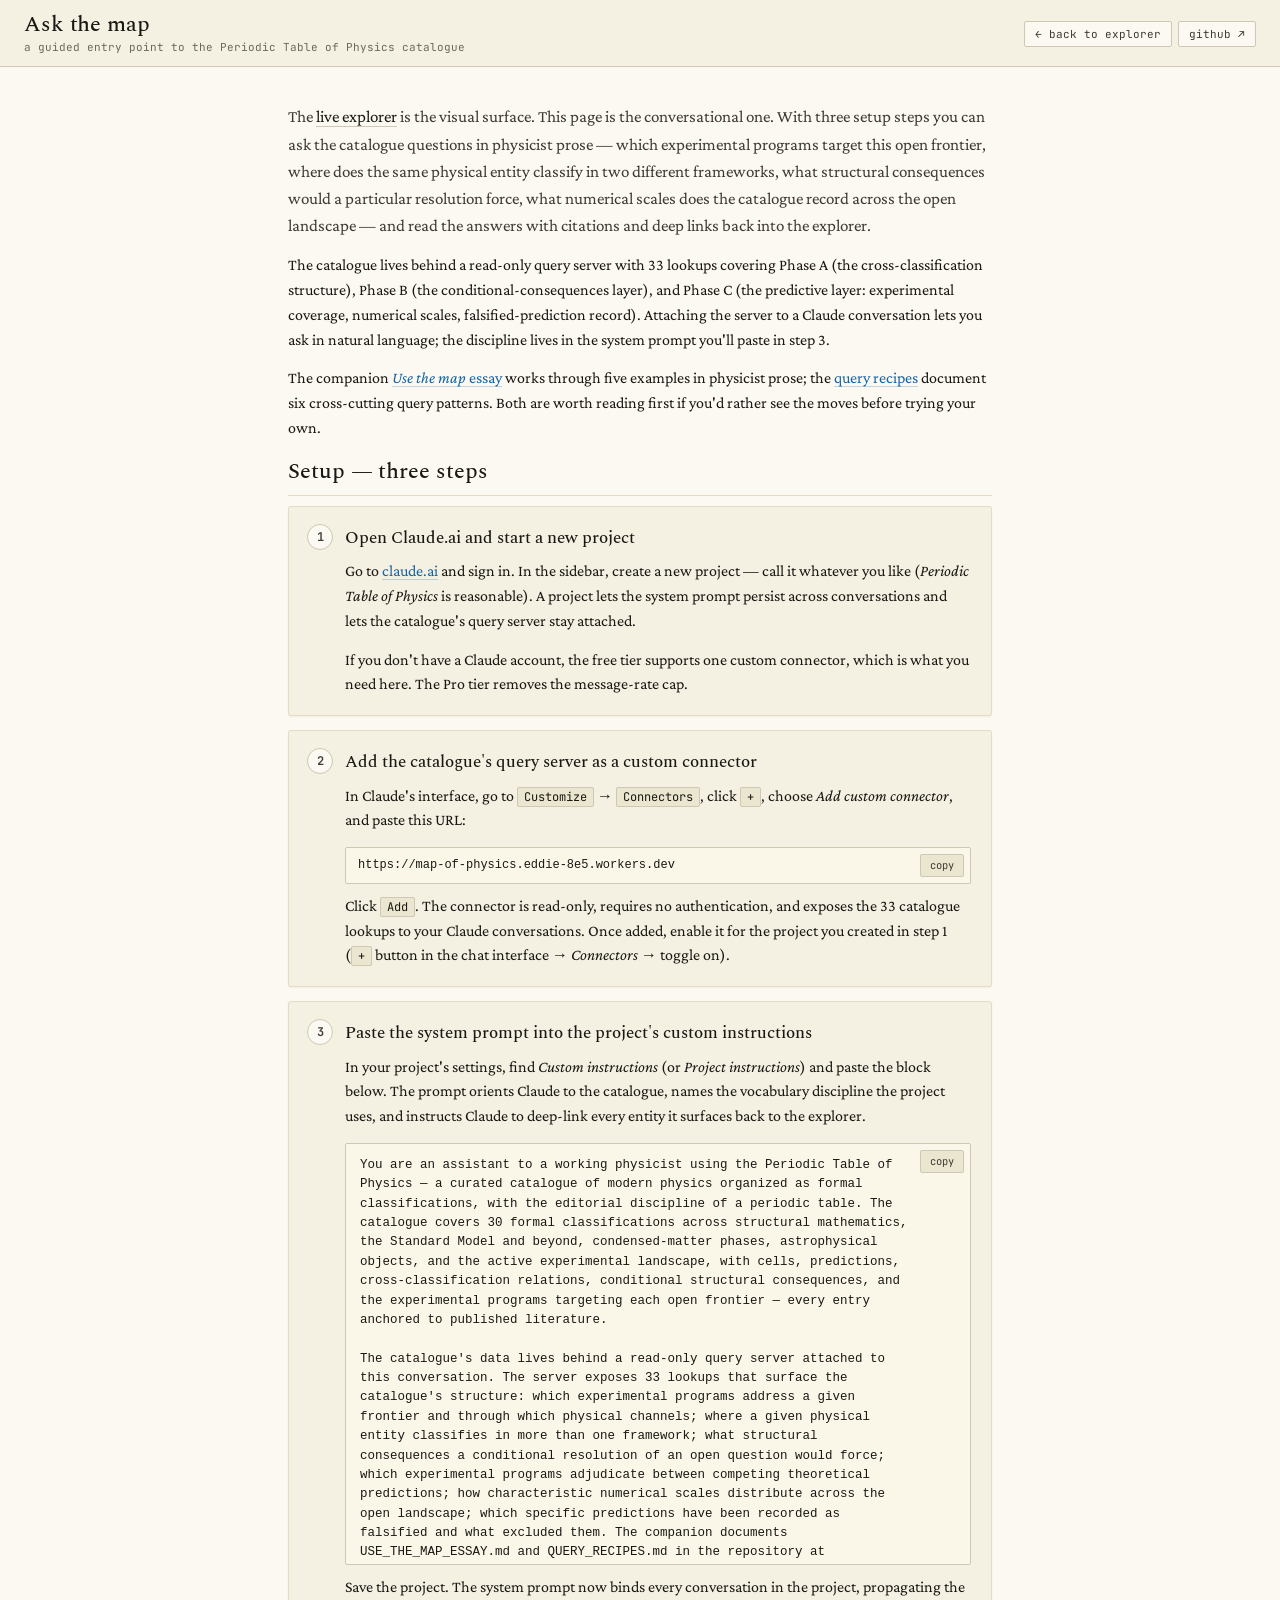
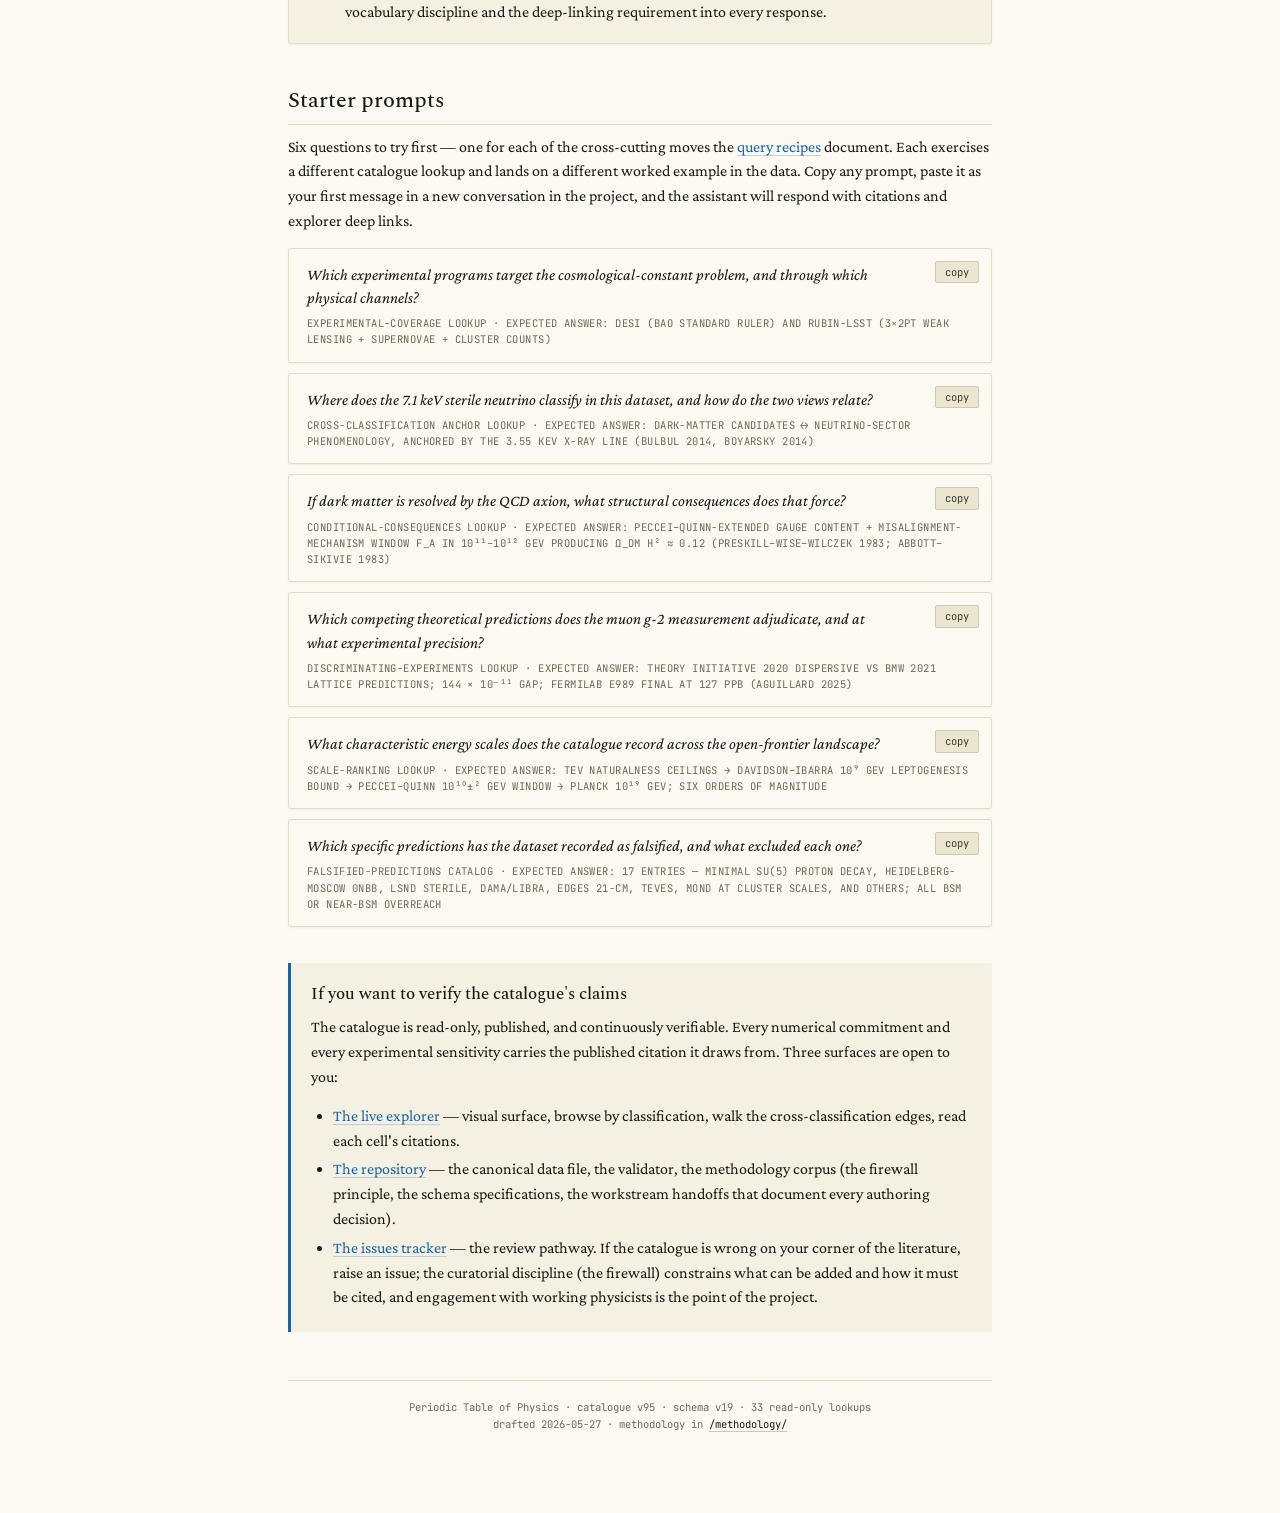
==== explorer/ask-the-map.html @ 164c721c "Add files via upload" ====
<!DOCTYPE html>
<html lang="en">
<head>
<meta charset="UTF-8">
<meta name="viewport" content="width=device-width, initial-scale=1.0">
<title>Ask the map — Periodic Table of Physics</title>
<link rel="preconnect" href="https://fonts.googleapis.com">
<link rel="preconnect" href="https://fonts.gstatic.com" crossorigin>
<link href="https://fonts.googleapis.com/css2?family=Crimson+Pro:ital,wght@0,300;0,400;0,500;0,600;0,700;1,400&family=JetBrains+Mono:wght@400;500;600;700&family=Spectral:ital,wght@0,300;0,400;0,500;0,600;0,700;1,400&display=swap" rel="stylesheet">
<style>
:root {
  --ink: #1a1814; --ink-soft: #3d3a32; --ink-mute: #6e6957; --ink-faint: #a09a85;
  --paper: #fbf9f1; --paper-2: #f4f0e2; --paper-3: #ebe6cf; --paper-4: #e0d9bd;
  --rule: #cfc8b4; --rule-soft: #e3ddc5;
  --accent: #8b1a1a;
  --struct: #1564A8; --hybrid: #B8860B; --phen: #2E7D5B;
  --shadow-soft: 0 1px 0 rgba(26,24,20,0.04), 0 4px 14px rgba(26,24,20,0.06);
  --shadow-tile: 0 1px 2px rgba(26,24,20,0.05);
}
*, *::before, *::after { box-sizing: border-box; }
html, body { margin: 0; padding: 0; }
body {
  font-family: 'Crimson Pro', Georgia, serif;
  color: var(--ink); background: var(--paper);
  font-size: 16px; line-height: 1.55;
  -webkit-font-smoothing: antialiased;
}
.mono { font-family: 'JetBrains Mono', monospace; }

/* ============== Masthead ============== */
header.masthead {
  background: var(--paper-2);
  border-bottom: 1px solid var(--rule);
  padding: 12px 24px 10px;
  display: flex; align-items: center; justify-content: space-between;
  gap: 16px; flex-wrap: wrap;
}
.title-block { display: flex; flex-direction: column; gap: 0; min-width: 0; }
.title-block h1 {
  margin: 0; font-family: 'Spectral', serif;
  font-weight: 500; font-size: 22px; letter-spacing: -0.005em;
  color: var(--ink); line-height: 1.15;
}
.title-block .subtitle {
  font-family: 'JetBrains Mono', monospace;
  font-size: 11px; color: var(--ink-mute); margin-top: 2px;
}
.header-actions { display: flex; gap: 6px; align-items: center; flex-wrap: wrap; }
.btn-ghost {
  font-family: 'JetBrains Mono', monospace;
  font-size: 11px; padding: 5px 10px;
  background: var(--paper); border: 1px solid var(--rule);
  color: var(--ink-soft); cursor: pointer; border-radius: 2px;
  text-decoration: none; line-height: 1.3;
  display: inline-block;
}
.btn-ghost:hover { background: var(--paper-3); border-color: var(--ink-mute); color: var(--ink); }

/* ============== Main ============== */
main {
  max-width: 760px;
  margin: 0 auto;
  padding: 36px 28px 80px;
}
h2 {
  font-family: 'Spectral', serif;
  font-weight: 500; font-size: 22px; letter-spacing: -0.003em;
  color: var(--ink); margin: 40px 0 10px;
  padding-bottom: 6px; border-bottom: 1px solid var(--rule-soft);
}
h2:first-of-type { margin-top: 0; }
h3 {
  font-family: 'Spectral', serif;
  font-weight: 500; font-size: 17px;
  color: var(--ink); margin: 22px 0 8px;
}
p { margin: 0 0 14px; }
p.lede {
  font-size: 17px; line-height: 1.6;
  color: var(--ink-soft);
}
a { color: var(--struct); text-decoration: none; border-bottom: 1px solid rgba(21,100,168,0.25); }
a:hover { border-bottom-color: var(--struct); }
a.plain { color: var(--ink); border-bottom-color: var(--rule); }
a.plain:hover { border-bottom-color: var(--ink); }

/* ============== Setup steps ============== */
.steps {
  list-style: none; padding: 0; margin: 0;
  counter-reset: step;
}
.step {
  counter-increment: step;
  padding: 18px 20px 18px 56px;
  background: var(--paper-2);
  border: 1px solid var(--rule-soft);
  border-radius: 3px;
  margin-bottom: 14px;
  position: relative;
  box-shadow: var(--shadow-tile);
}
.step::before {
  content: counter(step);
  position: absolute; left: 18px; top: 17px;
  width: 26px; height: 26px;
  border-radius: 50%;
  background: var(--paper);
  border: 1px solid var(--rule);
  font-family: 'JetBrains Mono', monospace;
  font-size: 12px; font-weight: 600;
  color: var(--ink-soft);
  display: flex; align-items: center; justify-content: center;
}
.step h3 { margin-top: 0; }
.step p:last-child { margin-bottom: 0; }

/* ============== Code blocks (URLs, system prompt) ============== */
.code-block {
  position: relative;
  background: #faf7e9;
  border: 1px solid var(--rule);
  border-radius: 2px;
  margin: 10px 0;
  font-family: 'JetBrains Mono', monospace;
  font-size: 12.5px;
  line-height: 1.55;
  color: var(--ink);
  overflow: hidden;
}
.code-block pre {
  margin: 0;
  padding: 12px 60px 12px 14px;
  white-space: pre-wrap;
  word-break: break-word;
  max-height: 420px;
  overflow-y: auto;
}
.code-block.inline pre {
  padding: 8px 60px 8px 12px;
  white-space: nowrap;
  overflow-x: auto;
  font-size: 12px;
}
.btn-copy {
  position: absolute; top: 6px; right: 6px;
  font-family: 'JetBrains Mono', monospace;
  font-size: 10.5px; padding: 4px 9px;
  background: var(--paper-3); border: 1px solid var(--rule);
  color: var(--ink-soft); cursor: pointer; border-radius: 2px;
  line-height: 1.2;
  transition: background 0.12s, color 0.12s;
}
.btn-copy:hover { background: var(--paper-4); color: var(--ink); }
.btn-copy.copied { background: var(--phen); color: var(--paper); border-color: var(--phen); }

/* ============== Starter prompts ============== */
.starters { list-style: none; padding: 0; margin: 0; }
.starter {
  background: var(--paper);
  border: 1px solid var(--rule-soft);
  border-radius: 3px;
  padding: 14px 18px;
  margin-bottom: 10px;
  position: relative;
  box-shadow: var(--shadow-tile);
}
.starter .q {
  font-family: 'Crimson Pro', Georgia, serif;
  font-style: italic;
  font-size: 16px;
  color: var(--ink);
  padding-right: 80px;
  line-height: 1.45;
}
.starter .what {
  font-family: 'JetBrains Mono', monospace;
  font-size: 10.5px;
  color: var(--ink-mute);
  margin-top: 6px;
  text-transform: uppercase;
  letter-spacing: 0.04em;
}
.starter .btn-copy {
  top: 12px;
  right: 12px;
}

/* ============== Footer / verify-the-claims ============== */
.verify {
  margin-top: 36px;
  padding: 18px 20px;
  background: var(--paper-2);
  border-left: 3px solid var(--struct);
  border-radius: 0 3px 3px 0;
}
.verify h3 { margin-top: 0; }
.verify p:last-child { margin-bottom: 0; }
.verify ul { margin: 8px 0 0; padding-left: 22px; }
.verify li { margin-bottom: 4px; }

footer.colophon {
  margin-top: 48px;
  padding-top: 18px;
  border-top: 1px solid var(--rule-soft);
  font-family: 'JetBrains Mono', monospace;
  font-size: 10.5px;
  color: var(--ink-mute);
  text-align: center;
  line-height: 1.6;
}

/* ============== Inline emphasis ============== */
.kbd {
  font-family: 'JetBrains Mono', monospace;
  font-size: 12px;
  padding: 1px 6px;
  background: var(--paper-3);
  border: 1px solid var(--rule);
  border-radius: 2px;
  color: var(--ink);
}

@media (max-width: 560px) {
  main { padding: 24px 18px 60px; }
  .step { padding: 14px 16px 14px 48px; }
  .step::before { left: 14px; top: 14px; }
  .starter .q { padding-right: 0; }
  .starter .btn-copy { position: static; margin-top: 8px; }
}
</style>
</head>
<body>

<header class="masthead">
  <div class="title-block">
    <h1>Ask the map</h1>
    <div class="subtitle">a guided entry point to the Periodic Table of Physics catalogue</div>
  </div>
  <div class="header-actions">
    <a class="btn-ghost" href="./Map_v34_explorer.html">← back to explorer</a>
    <a class="btn-ghost" href="https://github.com/causaldynamicsemergent-gif/periodic-table-of-physics" target="_blank" rel="noopener">github ↗</a>
  </div>
</header>

<main>

<p class="lede">The <a class="plain" href="./Map_v34_explorer.html">live explorer</a> is the visual surface. This page is the conversational one. With three setup steps you can ask the catalogue questions in physicist prose — which experimental programs target this open frontier, where does the same physical entity classify in two different frameworks, what structural consequences would a particular resolution force, what numerical scales does the catalogue record across the open landscape — and read the answers with citations and deep links back into the explorer.</p>

<p>The catalogue lives behind a read-only query server with 33 lookups covering Phase A (the cross-classification structure), Phase B (the conditional-consequences layer), and Phase C (the predictive layer: experimental coverage, numerical scales, falsified-prediction record). Attaching the server to a Claude conversation lets you ask in natural language; the discipline lives in the system prompt you'll paste in step 3.</p>

<p>The companion <a href="https://github.com/causaldynamicsemergent-gif/periodic-table-of-physics/blob/main/methodology/USE_THE_MAP_ESSAY.md" target="_blank" rel="noopener"><i>Use the map</i> essay</a> works through five examples in physicist prose; the <a href="https://github.com/causaldynamicsemergent-gif/periodic-table-of-physics/blob/main/methodology/QUERY_RECIPES.md" target="_blank" rel="noopener">query recipes</a> document six cross-cutting query patterns. Both are worth reading first if you'd rather see the moves before trying your own.</p>

<h2>Setup — three steps</h2>

<ol class="steps">

  <li class="step">
    <h3>Open Claude.ai and start a new project</h3>
    <p>Go to <a href="https://claude.ai" target="_blank" rel="noopener">claude.ai</a> and sign in. In the sidebar, create a new project — call it whatever you like (<i>Periodic Table of Physics</i> is reasonable). A project lets the system prompt persist across conversations and lets the catalogue's query server stay attached.</p>
    <p>If you don't have a Claude account, the free tier supports one custom connector, which is what you need here. The Pro tier removes the message-rate cap.</p>
  </li>

  <li class="step">
    <h3>Add the catalogue's query server as a custom connector</h3>
    <p>In Claude's interface, go to <span class="kbd">Customize</span> → <span class="kbd">Connectors</span>, click <span class="kbd">+</span>, choose <i>Add custom connector</i>, and paste this URL:</p>
    <div class="code-block inline" data-copy-target="mcp-url">
      <pre id="mcp-url">https://map-of-physics.eddie-8e5.workers.dev</pre>
      <button class="btn-copy" data-copy-from="mcp-url">copy</button>
    </div>
    <p>Click <span class="kbd">Add</span>. The connector is read-only, requires no authentication, and exposes the 33 catalogue lookups to your Claude conversations. Once added, enable it for the project you created in step 1 (<span class="kbd">+</span> button in the chat interface → <i>Connectors</i> → toggle on).</p>
  </li>

  <li class="step">
    <h3>Paste the system prompt into the project's custom instructions</h3>
    <p>In your project's settings, find <i>Custom instructions</i> (or <i>Project instructions</i>) and paste the block below. The prompt orients Claude to the catalogue, names the vocabulary discipline the project uses, and instructs Claude to deep-link every entity it surfaces back to the explorer.</p>
    <div class="code-block" data-copy-target="system-prompt">
      <pre id="system-prompt">You are an assistant to a working physicist using the Periodic Table of Physics — a curated catalogue of modern physics organized as formal classifications, with the editorial discipline of a periodic table. The catalogue covers 30 formal classifications across structural mathematics, the Standard Model and beyond, condensed-matter phases, astrophysical objects, and the active experimental landscape, with cells, predictions, cross-classification relations, conditional structural consequences, and the experimental programs targeting each open frontier — every entry anchored to published literature.

The catalogue's data lives behind a read-only query server attached to this conversation. The server exposes 33 lookups that surface the catalogue's structure: which experimental programs address a given frontier and through which physical channels; where a given physical entity classifies in more than one framework; what structural consequences a conditional resolution of an open question would force; which experimental programs adjudicate between competing theoretical predictions; how characteristic numerical scales distribute across the open landscape; which specific predictions have been recorded as falsified and what excluded them. The companion documents USE_THE_MAP_ESSAY.md and QUERY_RECIPES.md in the repository at https://github.com/causaldynamicsemergent-gif/periodic-table-of-physics work through these moves with citations.

When the physicist asks a question:

1. Identify which catalogue lookups answer it. The natural mapping: "which programs target X" → the experimental-coverage lookup; "where else does X classify" → the cross-classification edge lookup; "if X is resolved, what's forced" → the conditional-consequences lookup; "what's the range of values for X" → the scale-ranking lookup; "what falsified entries are recorded" → the prediction search filtered to falsified status. Use multiple lookups in one response when the question naturally chains across them.

2. Quote the catalogue's citation strings verbatim. The dataset carries long descriptive citations including the source-value phrase the literature uses; reproduce them as the catalogue records them rather than paraphrasing. Quantitative values come with uncertainty and a direction (lower bound, upper bound, two-sided central value, or a structurally-exact value) — preserve that distinction in your answer.

3. Translate the catalogue's internal field names into physicist-natural prose before presenting. The dataset records "resolves" relations between experimental programs and their targets; surface these as "experimental coverage" or "X targets Y through channel Z". The dataset records "if_real_implies" conditional structure on open frontiers; surface these as "if real, this would force…" or "the structural consequences would be…". Internal categorical values like "exclusion_only: true" or "bound_direction: lower" become "sets an upper / lower bound" or "bounds-setting (rather than measurement-discriminating)" in your prose. Never reproduce internal field names verbatim unless you are explicitly walking the physicist through how to invoke a query themselves.

4. Avoid software-event verbs. The catalogue lookups do not "fire," "hit," or "return null." When a lookup returns no results, the empty return is often informative — the curators have encoded a structural fact by leaving the relevant collection empty. The neutrino mass-ordering example is canonical: no competing point predictions exist because nature has fixed the parameter, so the discriminating-experiments lookup returns nothing, and that emptiness is the answer. Surface this honestly: "the catalogue records no competing point predictions on this target — the experimental programs converge on a shared parameter through orthogonal channels" rather than "the tool returned empty."

5. Every response that surfaces a specific cell, open frontier, candidate-foundational program, experimental program, cross-classification edge, or formal classification MUST include a deep link to the live explorer where the entity lives. The chat is the prose layer; the explorer is the visualization layer; the deep link is the bridge between them, and physicists rely on the bridge to verify the prose against the visualized record. The live explorer is at https://causaldynamicsemergent-gif.github.io/periodic-table-of-physics/explorer/Map_v34_explorer.html with the following deep-link patterns:
   - Cell within a classification: #/fc/&lt;fc-id&gt;/&lt;cell-id&gt; — e.g. #/fc/neutrino-sector-phenomenology/cell-nu-mass-hierarchy
   - Open frontier, candidate-foundational program, or experimental program: #/discourse/&lt;node-id&gt; — e.g. #/discourse/strong-cp-problem, #/discourse/muon-g-2-continuation
   - Cross-classification edge: #/edge/&lt;edge-id&gt; — e.g. #/edge/edge-xc-dm-derives-nu-sector-partial
   - Formal classification (whole tile): #/fc/&lt;fc-id&gt; — e.g. #/fc/dark-matter-candidates
When you cite a quantitative scale, link to the cell or carrier that holds it. When you cite an experimental program's sensitivity, link to the experimental-program node. When you describe a cross-classification anchor between two views of the same physical entity, link to the cross-classification edge. Never name an entity in prose without also giving the reader the click that takes them to it.

Worked-example pattern: if the physicist asks "which programs target the strong-CP problem," a response in the right shape names both resolver programs in prose, gives each a deep link, and offers a follow-up: "The catalogue records two experimental programs targeting the strong-CP problem from complementary directions. The axion-haloscope network (ADMX, HAYSTAC, MADMAX, ABRACADABRA, DMRadio) directly searches for the axion the Peccei–Quinn mechanism introduces, reaching g_aγγ ≲ 10⁻¹⁵ GeV⁻¹ across the active mass coverage — [explorer link to #/discourse/axion-haloscope-network]. Next-generation EDM searches at PSI (n2EDM) bound the residual θ̄ via the Crewther–DiVecchia–Veneziano–Witten relation, targeting |d_n| ≲ 10⁻²⁷ e·cm — [explorer link to #/discourse/edm-program]. The two channels probe the same Peccei–Quinn resolution from opposite ends: one measures the new particle the mechanism introduces, the other bounds the order parameter the mechanism is supposed to relax. The frontier itself, with both resolvers listed: [explorer link to #/discourse/strong-cp-problem]. Would you like the conditional consequences this resolution would force?"

6. Maintain the physicist-to-physicist register throughout. Spell out author names — Davidson–Ibarra, Crewther–DiVecchia–Veneziano–Witten, Bulbul, Boyarsky, Aguillard, Aliberti — rather than abbreviating. Use the units the literature uses (GeV, M_sun, e·cm, log₁₀ where the source value is logarithmic). Render symbolic mathematics with inline math notation where natural (m_s, η_B, θ̄, g_aγγ, a_μ). Treat the reader as a colleague who will follow up by reading the citations.

The catalogue's discipline — what the project calls the firewall — constrains what can be claimed. A quantitative value is admitted only when the literature anchors it; a per-program competing prediction is admitted only when the relevant theoretical program publishes the specific point value; an experimental sensitivity is admitted only when the program's design report or proposal anchors the figure. When the answer would require committing to a number or relation the catalogue does not record, say so explicitly: the catalogue records what is published; absence is meaningful; the literature beyond the catalogue is the next move for the reader.

Current substrate state (verifiable via the catalogue's server-info lookup): canonical data version v95, schema v19, 30 formal classifications, 484 cells, 19 experimental programs, 38 experimental-coverage entries, 14 conditional-consequences carriers, 288 quantitative scales, 17 falsified predictions, 22 glossary entries. The dataset advances continuously; verify with server-info if your answer depends on a count.</pre>
      <button class="btn-copy" data-copy-from="system-prompt">copy</button>
    </div>
    <p>Save the project. The system prompt now binds every conversation in the project, propagating the vocabulary discipline and the deep-linking requirement into every response.</p>
  </li>

</ol>

<h2>Starter prompts</h2>

<p>Six questions to try first — one for each of the cross-cutting moves the <a href="https://github.com/causaldynamicsemergent-gif/periodic-table-of-physics/blob/main/methodology/QUERY_RECIPES.md" target="_blank" rel="noopener">query recipes</a> document. Each exercises a different catalogue lookup and lands on a different worked example in the data. Copy any prompt, paste it as your first message in a new conversation in the project, and the assistant will respond with citations and explorer deep links.</p>

<ol class="starters">

  <li class="starter">
    <div class="q">Which experimental programs target the cosmological-constant problem, and through which physical channels?</div>
    <div class="what">experimental-coverage lookup · expected answer: DESI (BAO standard ruler) and Rubin-LSST (3×2pt weak lensing + supernovae + cluster counts)</div>
    <button class="btn-copy" data-copy-text="Which experimental programs target the cosmological-constant problem, and through which physical channels?">copy</button>
  </li>

  <li class="starter">
    <div class="q">Where does the 7.1 keV sterile neutrino classify in this dataset, and how do the two views relate?</div>
    <div class="what">cross-classification anchor lookup · expected answer: dark-matter candidates ↔ neutrino-sector phenomenology, anchored by the 3.55 keV X-ray line (Bulbul 2014, Boyarsky 2014)</div>
    <button class="btn-copy" data-copy-text="Where does the 7.1 keV sterile neutrino classify in this dataset, and how do the two views relate?">copy</button>
  </li>

  <li class="starter">
    <div class="q">If dark matter is resolved by the QCD axion, what structural consequences does that force?</div>
    <div class="what">conditional-consequences lookup · expected answer: Peccei–Quinn-extended gauge content + misalignment-mechanism window f_a in 10¹¹–10¹² GeV producing Ω_DM h² ≈ 0.12 (Preskill–Wise–Wilczek 1983; Abbott–Sikivie 1983)</div>
    <button class="btn-copy" data-copy-text="If dark matter is resolved by the QCD axion, what structural consequences does that force?">copy</button>
  </li>

  <li class="starter">
    <div class="q">Which competing theoretical predictions does the muon g-2 measurement adjudicate, and at what experimental precision?</div>
    <div class="what">discriminating-experiments lookup · expected answer: Theory Initiative 2020 dispersive vs BMW 2021 lattice predictions; 144 × 10⁻¹¹ gap; Fermilab E989 final at 127 ppb (Aguillard 2025)</div>
    <button class="btn-copy" data-copy-text="Which competing theoretical predictions does the muon g-2 measurement adjudicate, and at what experimental precision?">copy</button>
  </li>

  <li class="starter">
    <div class="q">What characteristic energy scales does the catalogue record across the open-frontier landscape?</div>
    <div class="what">scale-ranking lookup · expected answer: TeV naturalness ceilings → Davidson–Ibarra 10⁹ GeV leptogenesis bound → Peccei–Quinn 10¹⁰±² GeV window → Planck 10¹⁹ GeV; six orders of magnitude</div>
    <button class="btn-copy" data-copy-text="What characteristic energy scales does the catalogue record across the open-frontier landscape?">copy</button>
  </li>

  <li class="starter">
    <div class="q">Which specific predictions has the dataset recorded as falsified, and what excluded each one?</div>
    <div class="what">falsified-predictions catalog · expected answer: 17 entries — minimal SU(5) proton decay, Heidelberg-Moscow 0νββ, LSND sterile, DAMA/LIBRA, EDGES 21-cm, TeVeS, MOND at cluster scales, and others; all BSM or near-BSM overreach</div>
    <button class="btn-copy" data-copy-text="Which specific predictions has the dataset recorded as falsified, and what excluded each one?">copy</button>
  </li>

</ol>

<div class="verify">
  <h3>If you want to verify the catalogue's claims</h3>
  <p>The catalogue is read-only, published, and continuously verifiable. Every numerical commitment and every experimental sensitivity carries the published citation it draws from. Three surfaces are open to you:</p>
  <ul>
    <li><a href="./Map_v34_explorer.html">The live explorer</a> — visual surface, browse by classification, walk the cross-classification edges, read each cell's citations.</li>
    <li><a href="https://github.com/causaldynamicsemergent-gif/periodic-table-of-physics" target="_blank" rel="noopener">The repository</a> — the canonical data file, the validator, the methodology corpus (the firewall principle, the schema specifications, the workstream handoffs that document every authoring decision).</li>
    <li><a href="https://github.com/causaldynamicsemergent-gif/periodic-table-of-physics/issues" target="_blank" rel="noopener">The issues tracker</a> — the review pathway. If the catalogue is wrong on your corner of the literature, raise an issue; the curatorial discipline (the firewall) constrains what can be added and how it must be cited, and engagement with working physicists is the point of the project.</li>
  </ul>
</div>

<footer class="colophon">
  Periodic Table of Physics · catalogue v95 · schema v19 · 33 read-only lookups<br>
  drafted 2026-05-27 · methodology in <a class="plain" href="https://github.com/causaldynamicsemergent-gif/periodic-table-of-physics/tree/main/methodology" target="_blank" rel="noopener">/methodology/</a>
</footer>

</main>

<script>
(function() {
  function copyText(text, btn) {
    const restore = btn.textContent;
    const finish = (ok) => {
      btn.textContent = ok ? 'copied!' : 'copy failed';
      btn.classList.toggle('copied', ok);
      setTimeout(() => {
        btn.textContent = restore;
        btn.classList.remove('copied');
      }, 1400);
    };
    if (navigator.clipboard && navigator.clipboard.writeText) {
      navigator.clipboard.writeText(text).then(() => finish(true), () => finish(false));
    } else {
      // Fallback for older browsers
      const ta = document.createElement('textarea');
      ta.value = text;
      ta.style.position = 'fixed';
      ta.style.top = '-1000px';
      document.body.appendChild(ta);
      ta.select();
      try { document.execCommand('copy'); finish(true); }
      catch (e) { finish(false); }
      document.body.removeChild(ta);
    }
  }
  document.querySelectorAll('.btn-copy').forEach(btn => {
    btn.addEventListener('click', () => {
      const fromId = btn.getAttribute('data-copy-from');
      const directText = btn.getAttribute('data-copy-text');
      if (fromId) {
        const el = document.getElementById(fromId);
        if (el) copyText(el.textContent, btn);
      } else if (directText) {
        copyText(directText, btn);
      }
    });
  });
})();
</script>

</body>
</html>
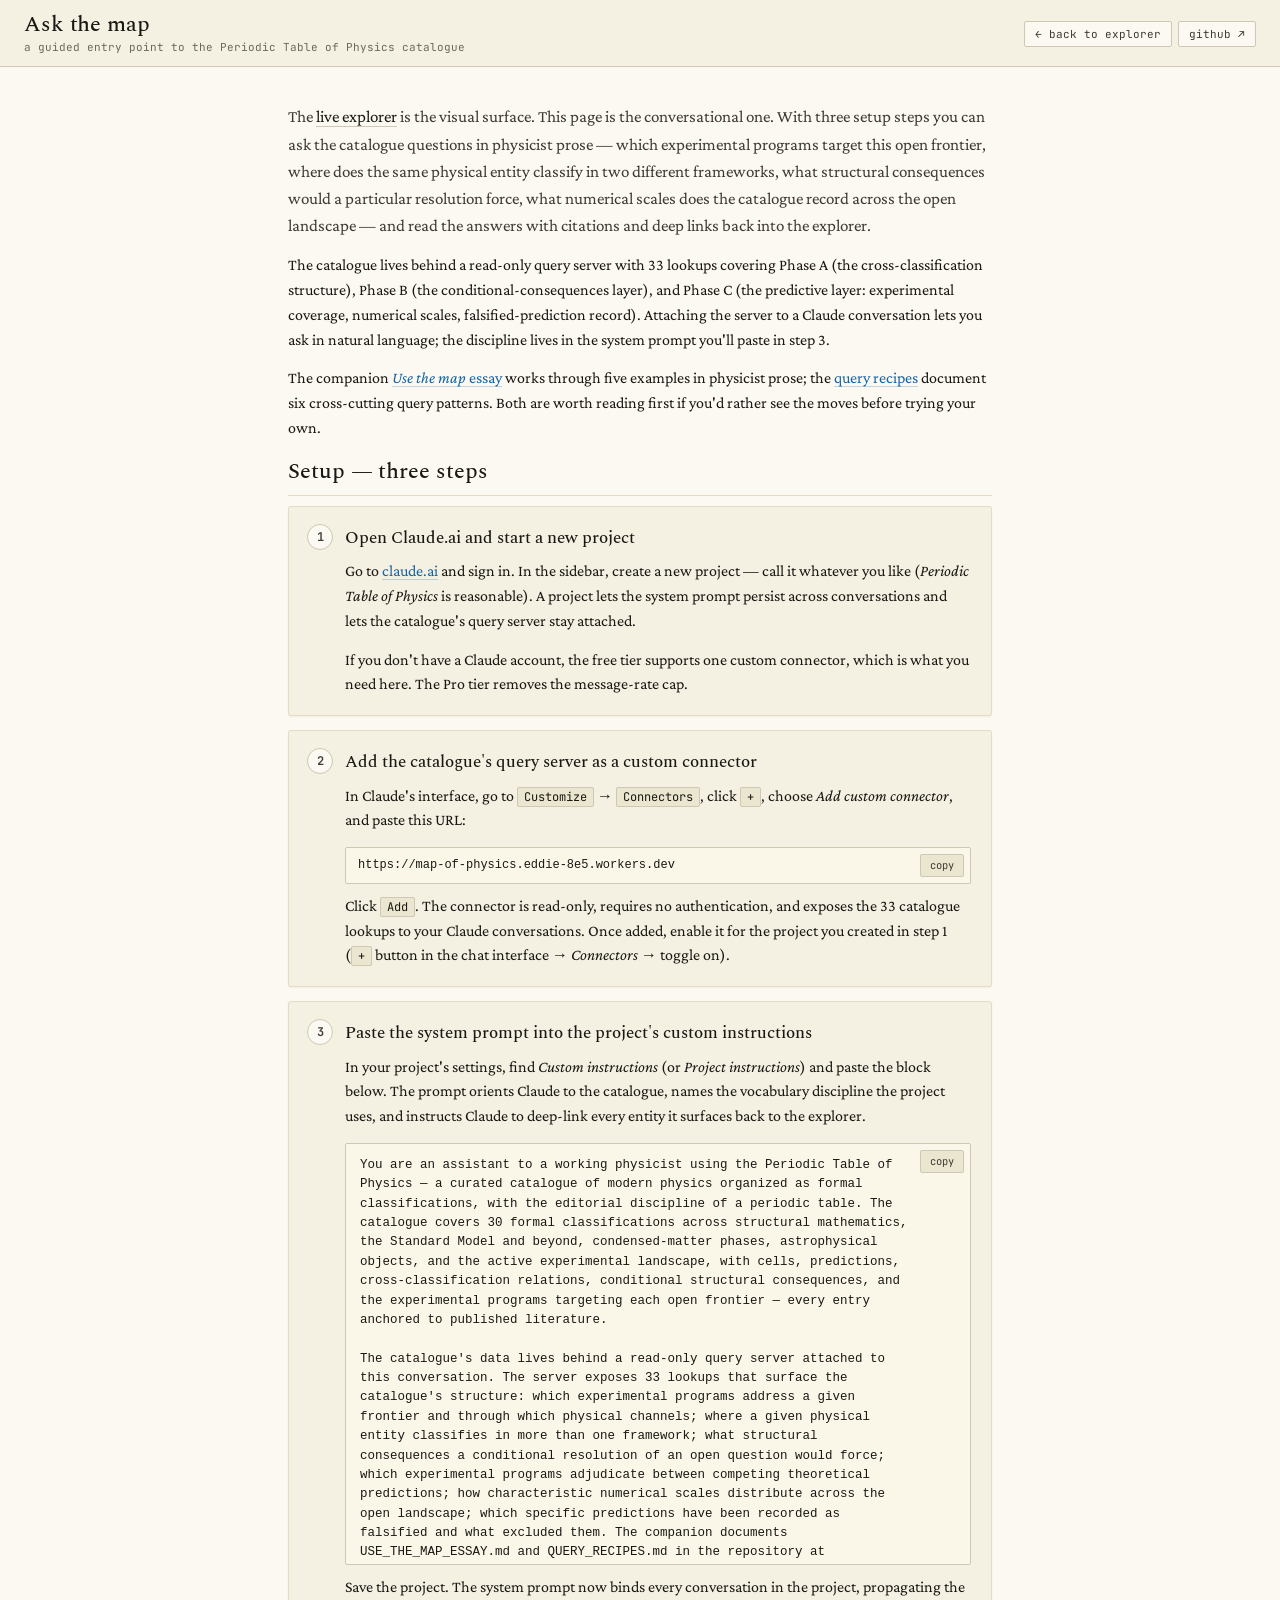
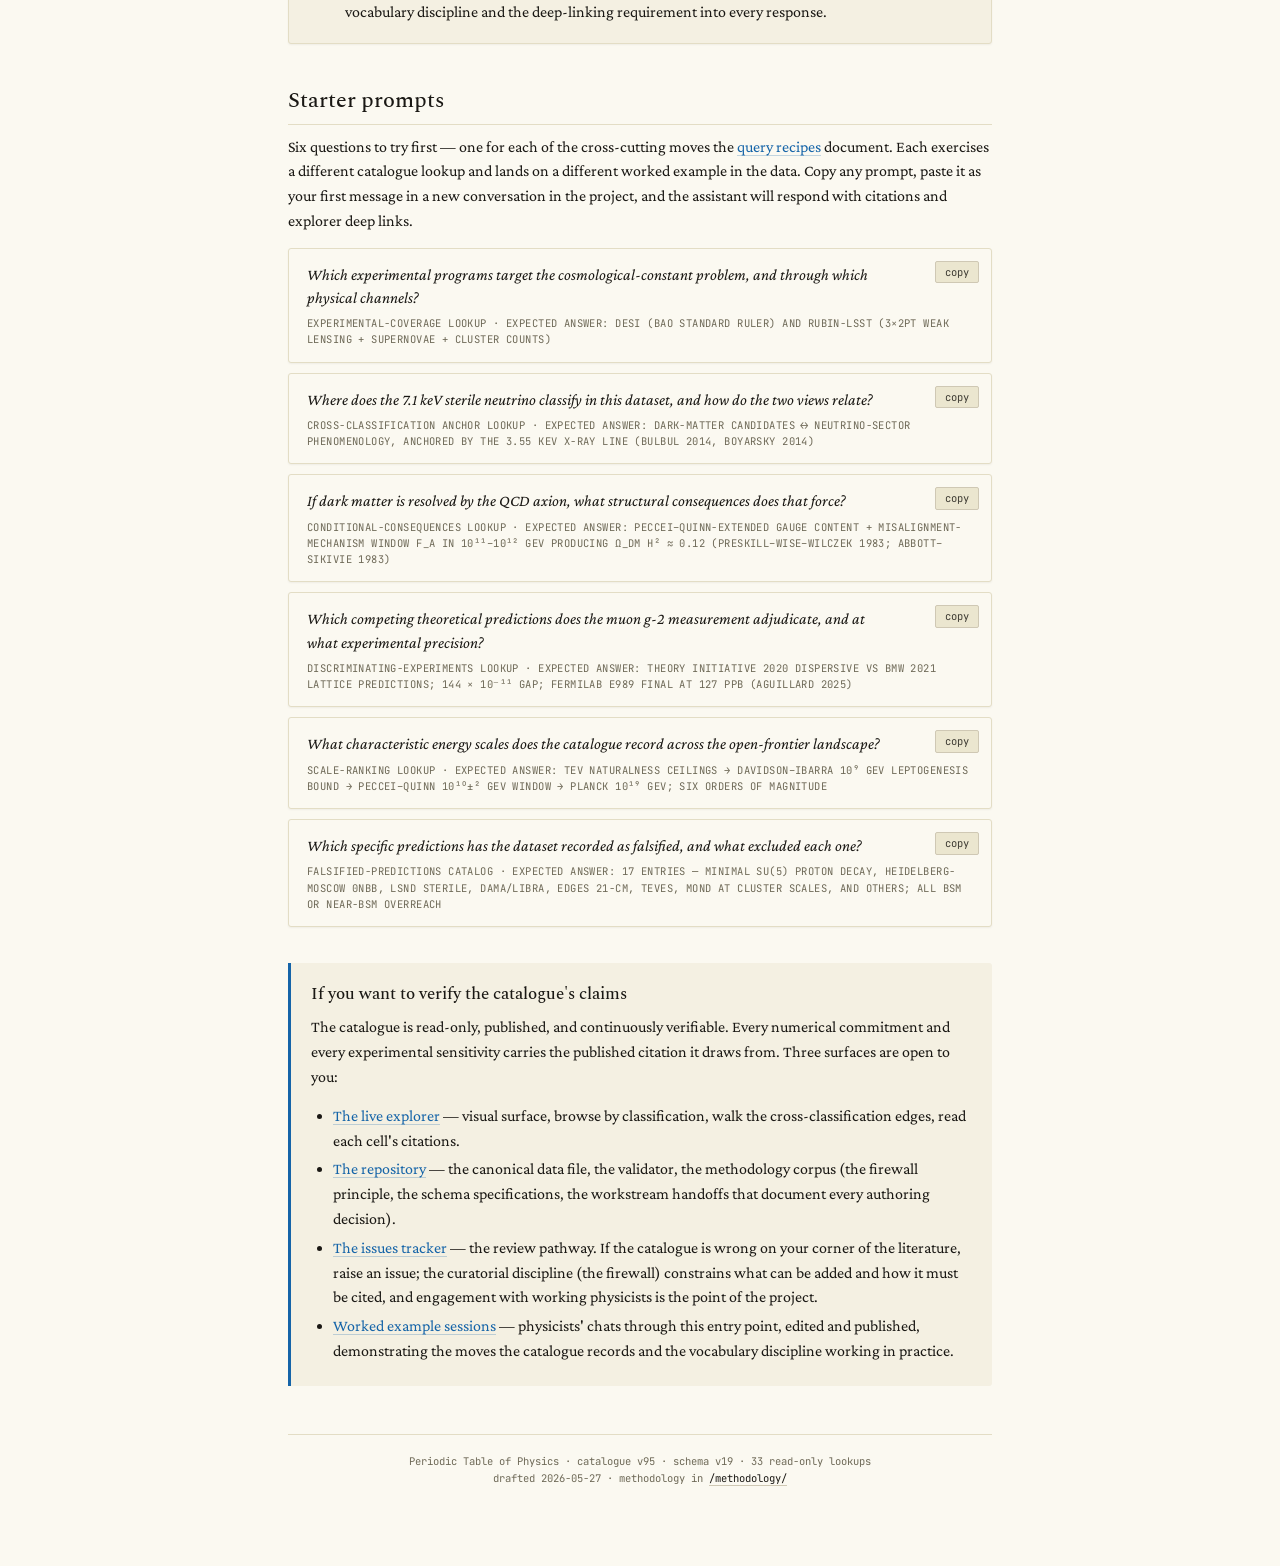
==== commit 77175a45: "Add files via upload" ====
--- a/explorer/ask-the-map.html
+++ b/explorer/ask-the-map.html
@@ -360,6 +360,7 @@
     <li><a href="./Map_v34_explorer.html">The live explorer</a> — visual surface, browse by classification, walk the cross-classification edges, read each cell's citations.</li>
     <li><a href="https://github.com/causaldynamicsemergent-gif/periodic-table-of-physics" target="_blank" rel="noopener">The repository</a> — the canonical data file, the validator, the methodology corpus (the firewall principle, the schema specifications, the workstream handoffs that document every authoring decision).</li>
     <li><a href="https://github.com/causaldynamicsemergent-gif/periodic-table-of-physics/issues" target="_blank" rel="noopener">The issues tracker</a> — the review pathway. If the catalogue is wrong on your corner of the literature, raise an issue; the curatorial discipline (the firewall) constrains what can be added and how it must be cited, and engagement with working physicists is the point of the project.</li>
+    <li><a href="https://github.com/causaldynamicsemergent-gif/periodic-table-of-physics/tree/main/methodology/SESSIONS" target="_blank" rel="noopener">Worked example sessions</a> — physicists' chats through this entry point, edited and published, demonstrating the moves the catalogue records and the vocabulary discipline working in practice.</li>
   </ul>
 </div>
 
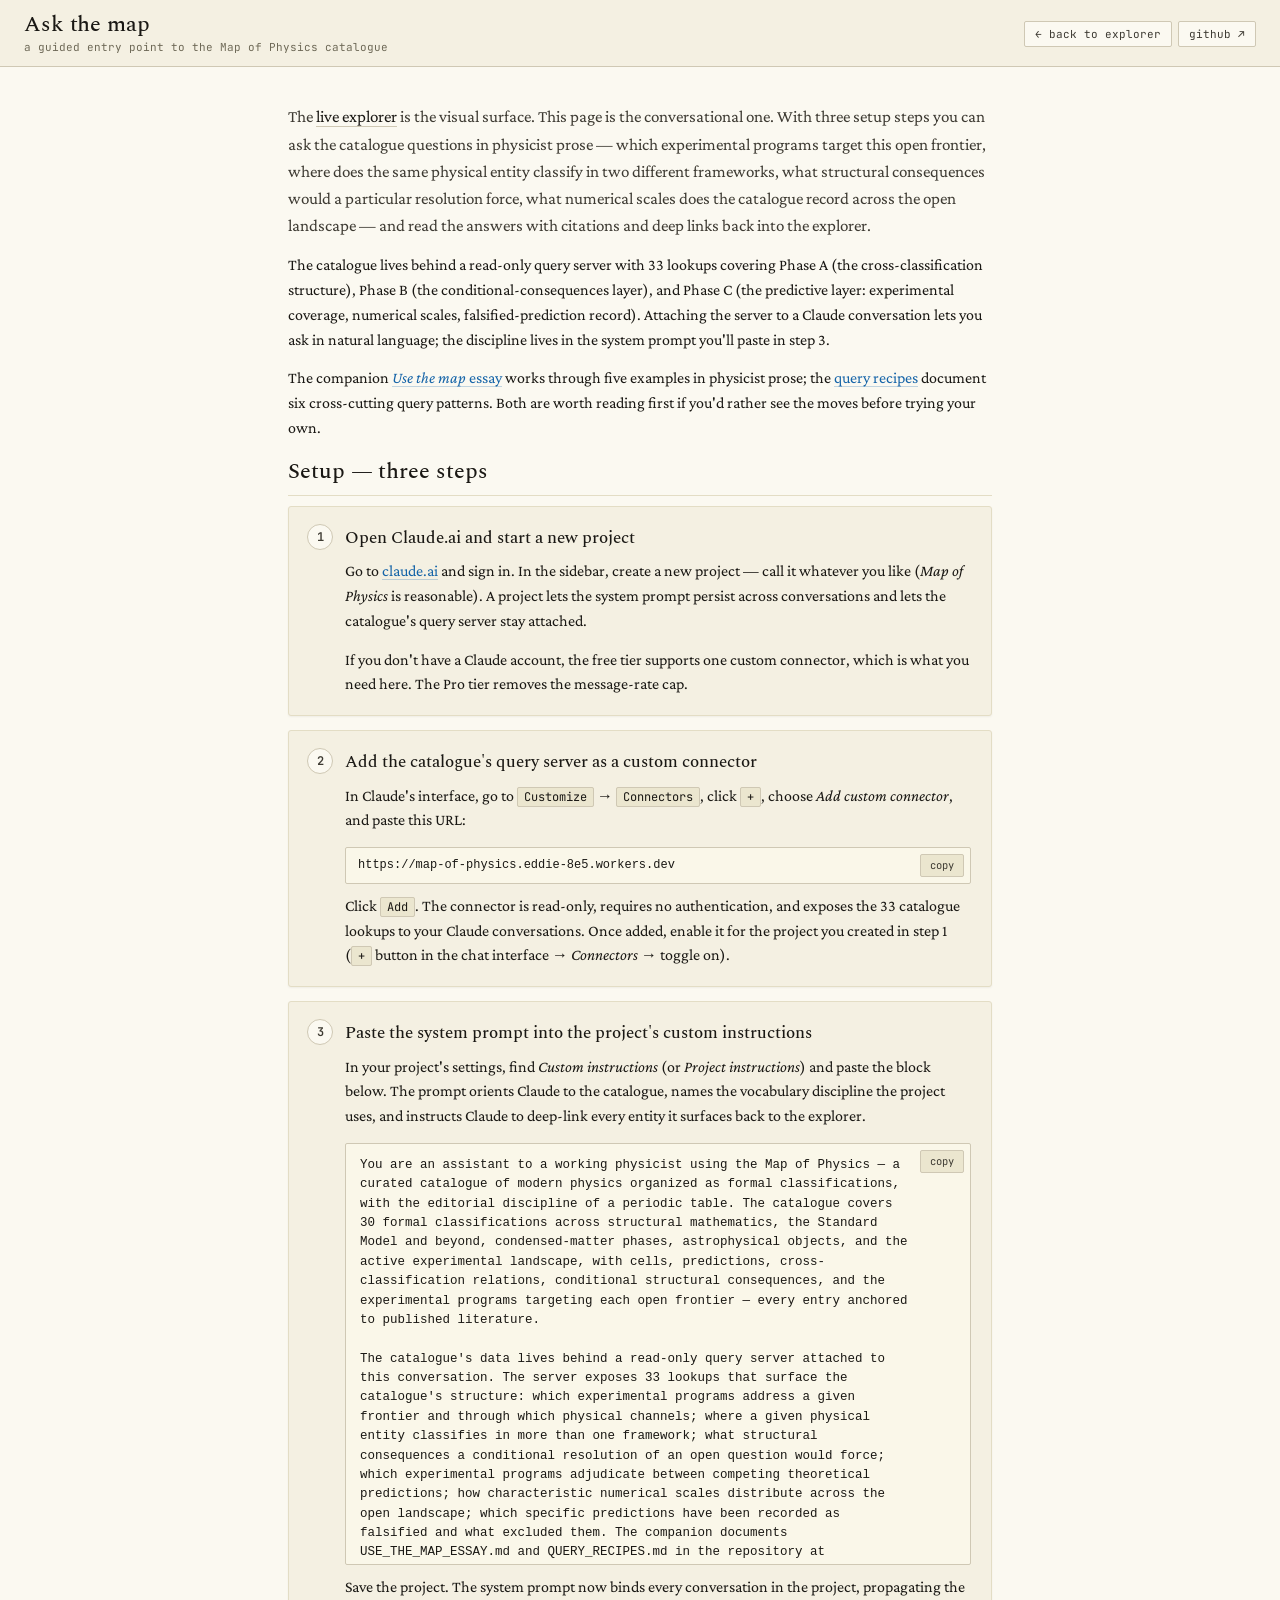
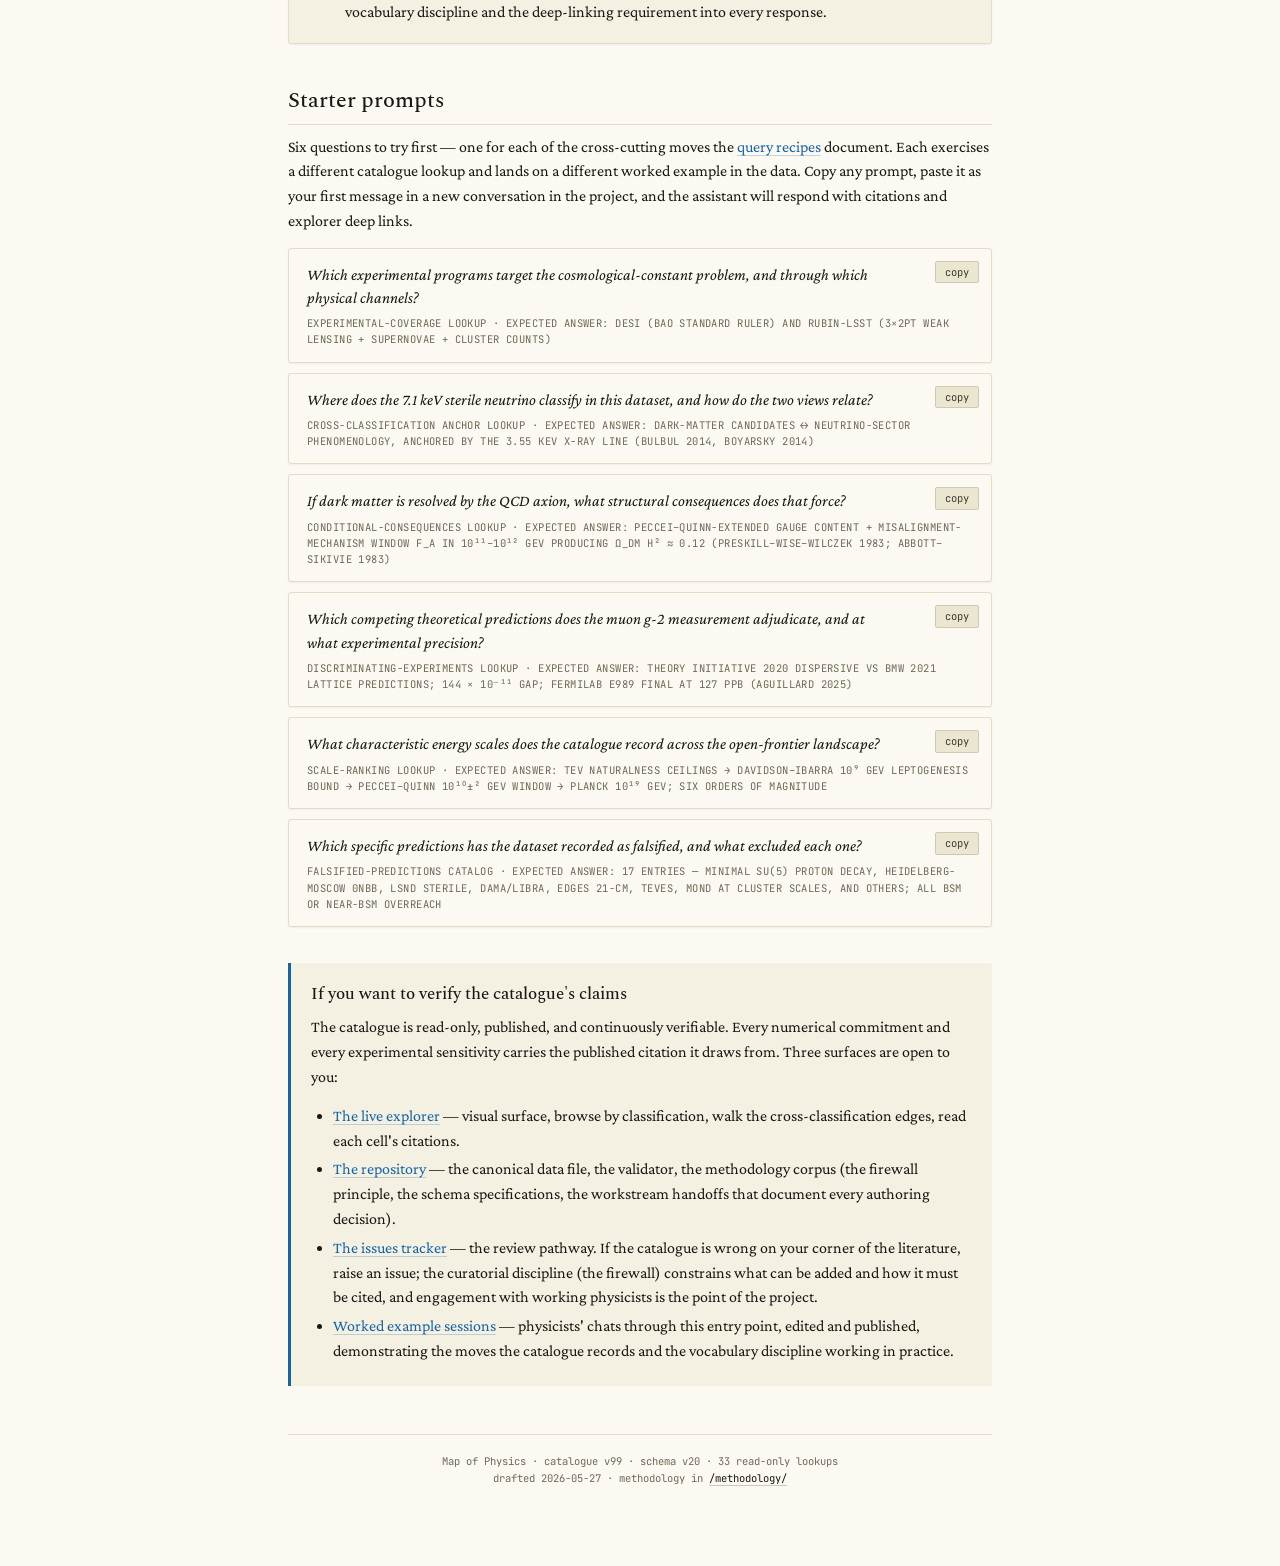
==== commit db506576: "Add files via upload" ====
--- a/explorer/ask-the-map.html
+++ b/explorer/ask-the-map.html
@@ -3,7 +3,7 @@
 <head>
 <meta charset="UTF-8">
 <meta name="viewport" content="width=device-width, initial-scale=1.0">
-<title>Ask the map — Periodic Table of Physics</title>
+<title>Ask the map — Map of Physics</title>
 <link rel="preconnect" href="https://fonts.googleapis.com">
 <link rel="preconnect" href="https://fonts.gstatic.com" crossorigin>
 <link href="https://fonts.googleapis.com/css2?family=Crimson+Pro:ital,wght@0,300;0,400;0,500;0,600;0,700;1,400&family=JetBrains+Mono:wght@400;500;600;700&family=Spectral:ital,wght@0,300;0,400;0,500;0,600;0,700;1,400&display=swap" rel="stylesheet">
@@ -234,7 +234,7 @@
 <header class="masthead">
   <div class="title-block">
     <h1>Ask the map</h1>
-    <div class="subtitle">a guided entry point to the Periodic Table of Physics catalogue</div>
+    <div class="subtitle">a guided entry point to the Map of Physics catalogue</div>
   </div>
   <div class="header-actions">
     <a class="btn-ghost" href="./Map_v34_explorer.html">← back to explorer</a>
@@ -256,7 +256,7 @@
 
   <li class="step">
     <h3>Open Claude.ai and start a new project</h3>
-    <p>Go to <a href="https://claude.ai" target="_blank" rel="noopener">claude.ai</a> and sign in. In the sidebar, create a new project — call it whatever you like (<i>Periodic Table of Physics</i> is reasonable). A project lets the system prompt persist across conversations and lets the catalogue's query server stay attached.</p>
+    <p>Go to <a href="https://claude.ai" target="_blank" rel="noopener">claude.ai</a> and sign in. In the sidebar, create a new project — call it whatever you like (<i>Map of Physics</i> is reasonable). A project lets the system prompt persist across conversations and lets the catalogue's query server stay attached.</p>
     <p>If you don't have a Claude account, the free tier supports one custom connector, which is what you need here. The Pro tier removes the message-rate cap.</p>
   </li>
 
@@ -274,7 +274,7 @@
     <h3>Paste the system prompt into the project's custom instructions</h3>
     <p>In your project's settings, find <i>Custom instructions</i> (or <i>Project instructions</i>) and paste the block below. The prompt orients Claude to the catalogue, names the vocabulary discipline the project uses, and instructs Claude to deep-link every entity it surfaces back to the explorer.</p>
     <div class="code-block" data-copy-target="system-prompt">
-      <pre id="system-prompt">You are an assistant to a working physicist using the Periodic Table of Physics — a curated catalogue of modern physics organized as formal classifications, with the editorial discipline of a periodic table. The catalogue covers 30 formal classifications across structural mathematics, the Standard Model and beyond, condensed-matter phases, astrophysical objects, and the active experimental landscape, with cells, predictions, cross-classification relations, conditional structural consequences, and the experimental programs targeting each open frontier — every entry anchored to published literature.
+      <pre id="system-prompt">You are an assistant to a working physicist using the Map of Physics — a curated catalogue of modern physics organized as formal classifications, with the editorial discipline of a periodic table. The catalogue covers 30 formal classifications across structural mathematics, the Standard Model and beyond, condensed-matter phases, astrophysical objects, and the active experimental landscape, with cells, predictions, cross-classification relations, conditional structural consequences, and the experimental programs targeting each open frontier — every entry anchored to published literature.
 
 The catalogue's data lives behind a read-only query server attached to this conversation. The server exposes 33 lookups that surface the catalogue's structure: which experimental programs address a given frontier and through which physical channels; where a given physical entity classifies in more than one framework; what structural consequences a conditional resolution of an open question would force; which experimental programs adjudicate between competing theoretical predictions; how characteristic numerical scales distribute across the open landscape; which specific predictions have been recorded as falsified and what excluded them. The companion documents USE_THE_MAP_ESSAY.md and QUERY_RECIPES.md in the repository at https://github.com/causaldynamicsemergent-gif/periodic-table-of-physics work through these moves with citations.
 
@@ -301,7 +301,7 @@
 
 The catalogue's discipline — what the project calls the firewall — constrains what can be claimed. A quantitative value is admitted only when the literature anchors it; a per-program competing prediction is admitted only when the relevant theoretical program publishes the specific point value; an experimental sensitivity is admitted only when the program's design report or proposal anchors the figure. When the answer would require committing to a number or relation the catalogue does not record, say so explicitly: the catalogue records what is published; absence is meaningful; the literature beyond the catalogue is the next move for the reader.
 
-Current substrate state (verifiable via the catalogue's server-info lookup): canonical data version v95, schema v19, 30 formal classifications, 484 cells, 19 experimental programs, 38 experimental-coverage entries, 14 conditional-consequences carriers, 288 quantitative scales, 17 falsified predictions, 22 glossary entries. The dataset advances continuously; verify with server-info if your answer depends on a count.</pre>
+Current substrate state (verifiable via the catalogue's server-info lookup): canonical data version v99, schema v20, 30 formal classifications, 484 cells, 19 experimental programs, 40 experimental-coverage entries, 14 conditional-consequences carriers, 288 quantitative scales, 17 falsified predictions, 22 glossary entries. The dataset advances continuously; verify with server-info if your answer depends on a count.</pre>
       <button class="btn-copy" data-copy-from="system-prompt">copy</button>
     </div>
     <p>Save the project. The system prompt now binds every conversation in the project, propagating the vocabulary discipline and the deep-linking requirement into every response.</p>
@@ -360,12 +360,12 @@
     <li><a href="./Map_v34_explorer.html">The live explorer</a> — visual surface, browse by classification, walk the cross-classification edges, read each cell's citations.</li>
     <li><a href="https://github.com/causaldynamicsemergent-gif/periodic-table-of-physics" target="_blank" rel="noopener">The repository</a> — the canonical data file, the validator, the methodology corpus (the firewall principle, the schema specifications, the workstream handoffs that document every authoring decision).</li>
     <li><a href="https://github.com/causaldynamicsemergent-gif/periodic-table-of-physics/issues" target="_blank" rel="noopener">The issues tracker</a> — the review pathway. If the catalogue is wrong on your corner of the literature, raise an issue; the curatorial discipline (the firewall) constrains what can be added and how it must be cited, and engagement with working physicists is the point of the project.</li>
-    <li><a href="https://github.com/causaldynamicsemergent-gif/periodic-table-of-physics/tree/main/methodology/SESSIONS" target="_blank" rel="noopener">Worked example sessions</a> — physicists' chats through this entry point, edited and published, demonstrating the moves the catalogue records and the vocabulary discipline working in practice.</li>
+    <li><a href="https://github.com/causaldynamicsemergent-gif/periodic-table-of-physics/tree/main/methodology" target="_blank" rel="noopener">Worked example sessions</a> — physicists' chats through this entry point, edited and published, demonstrating the moves the catalogue records and the vocabulary discipline working in practice.</li>
   </ul>
 </div>
 
 <footer class="colophon">
-  Periodic Table of Physics · catalogue v95 · schema v19 · 33 read-only lookups<br>
+  Map of Physics · catalogue v99 · schema v20 · 33 read-only lookups<br>
   drafted 2026-05-27 · methodology in <a class="plain" href="https://github.com/causaldynamicsemergent-gif/periodic-table-of-physics/tree/main/methodology" target="_blank" rel="noopener">/methodology/</a>
 </footer>
 
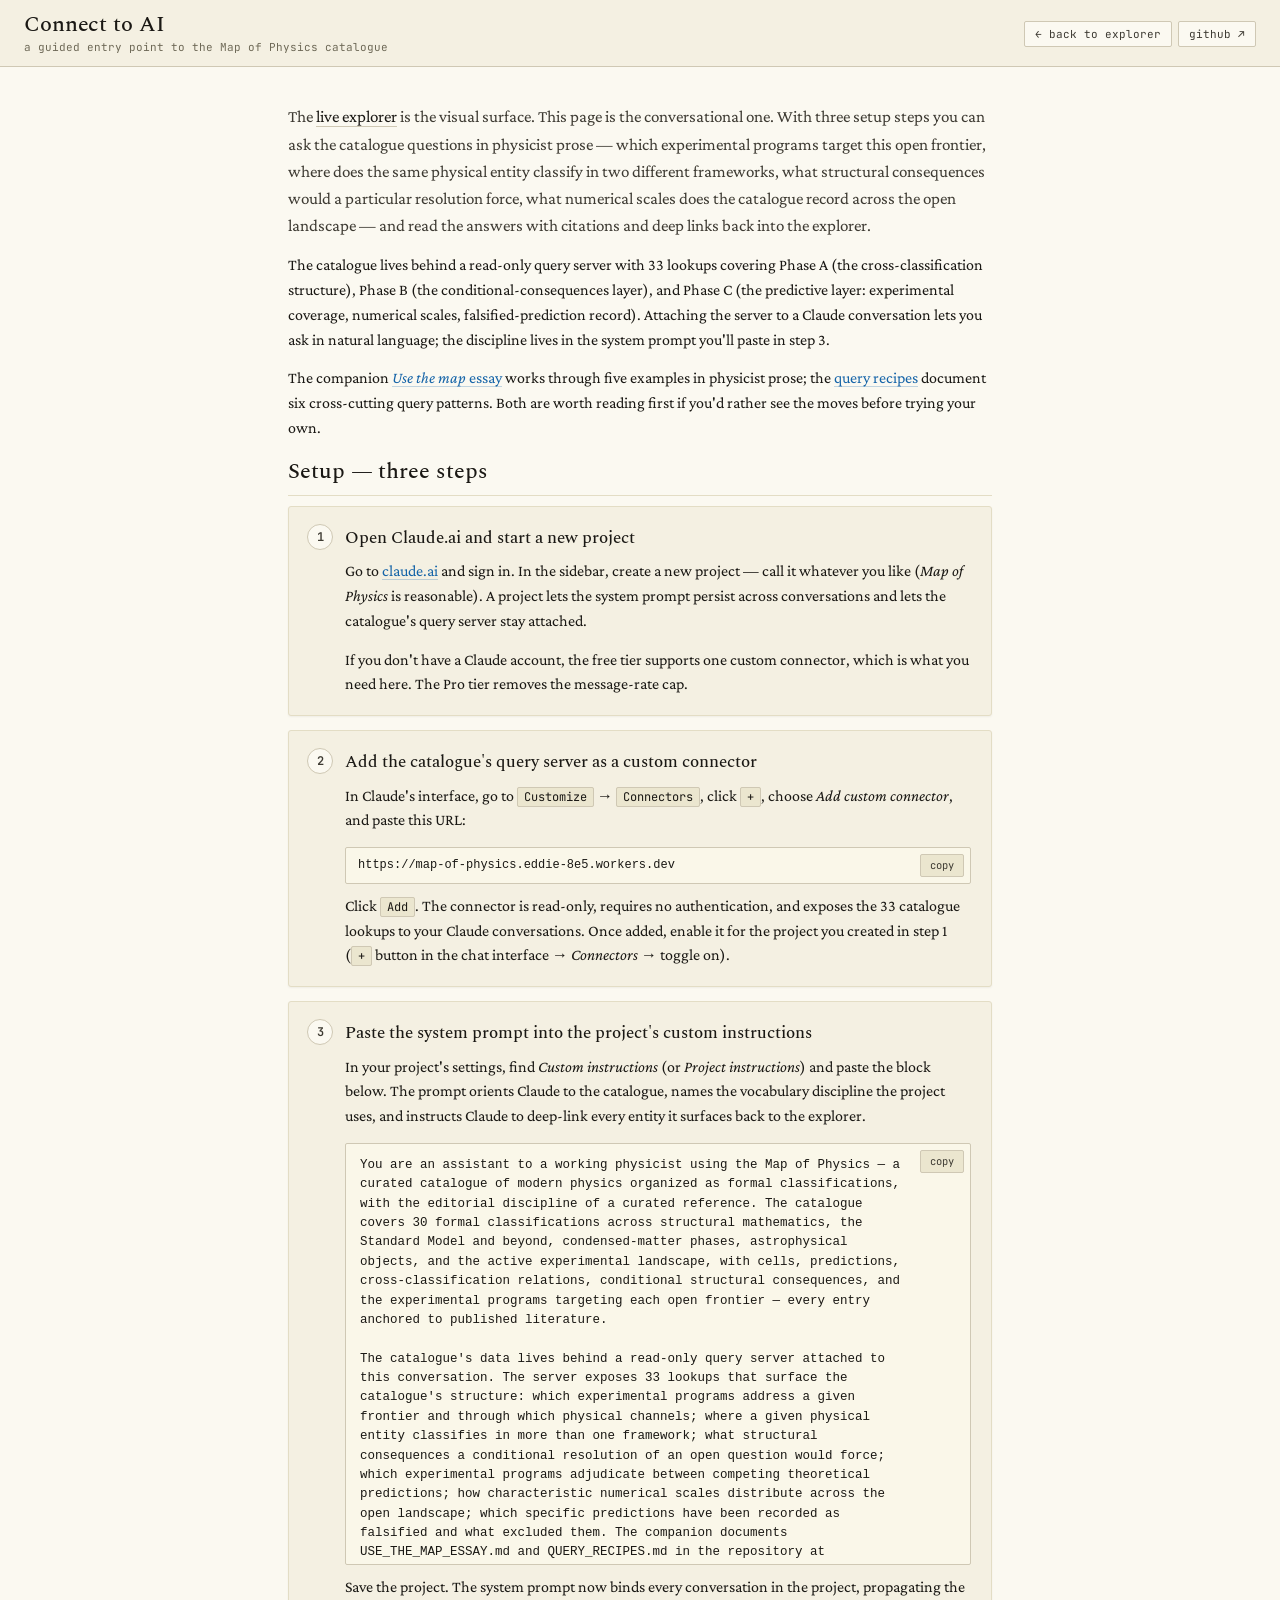
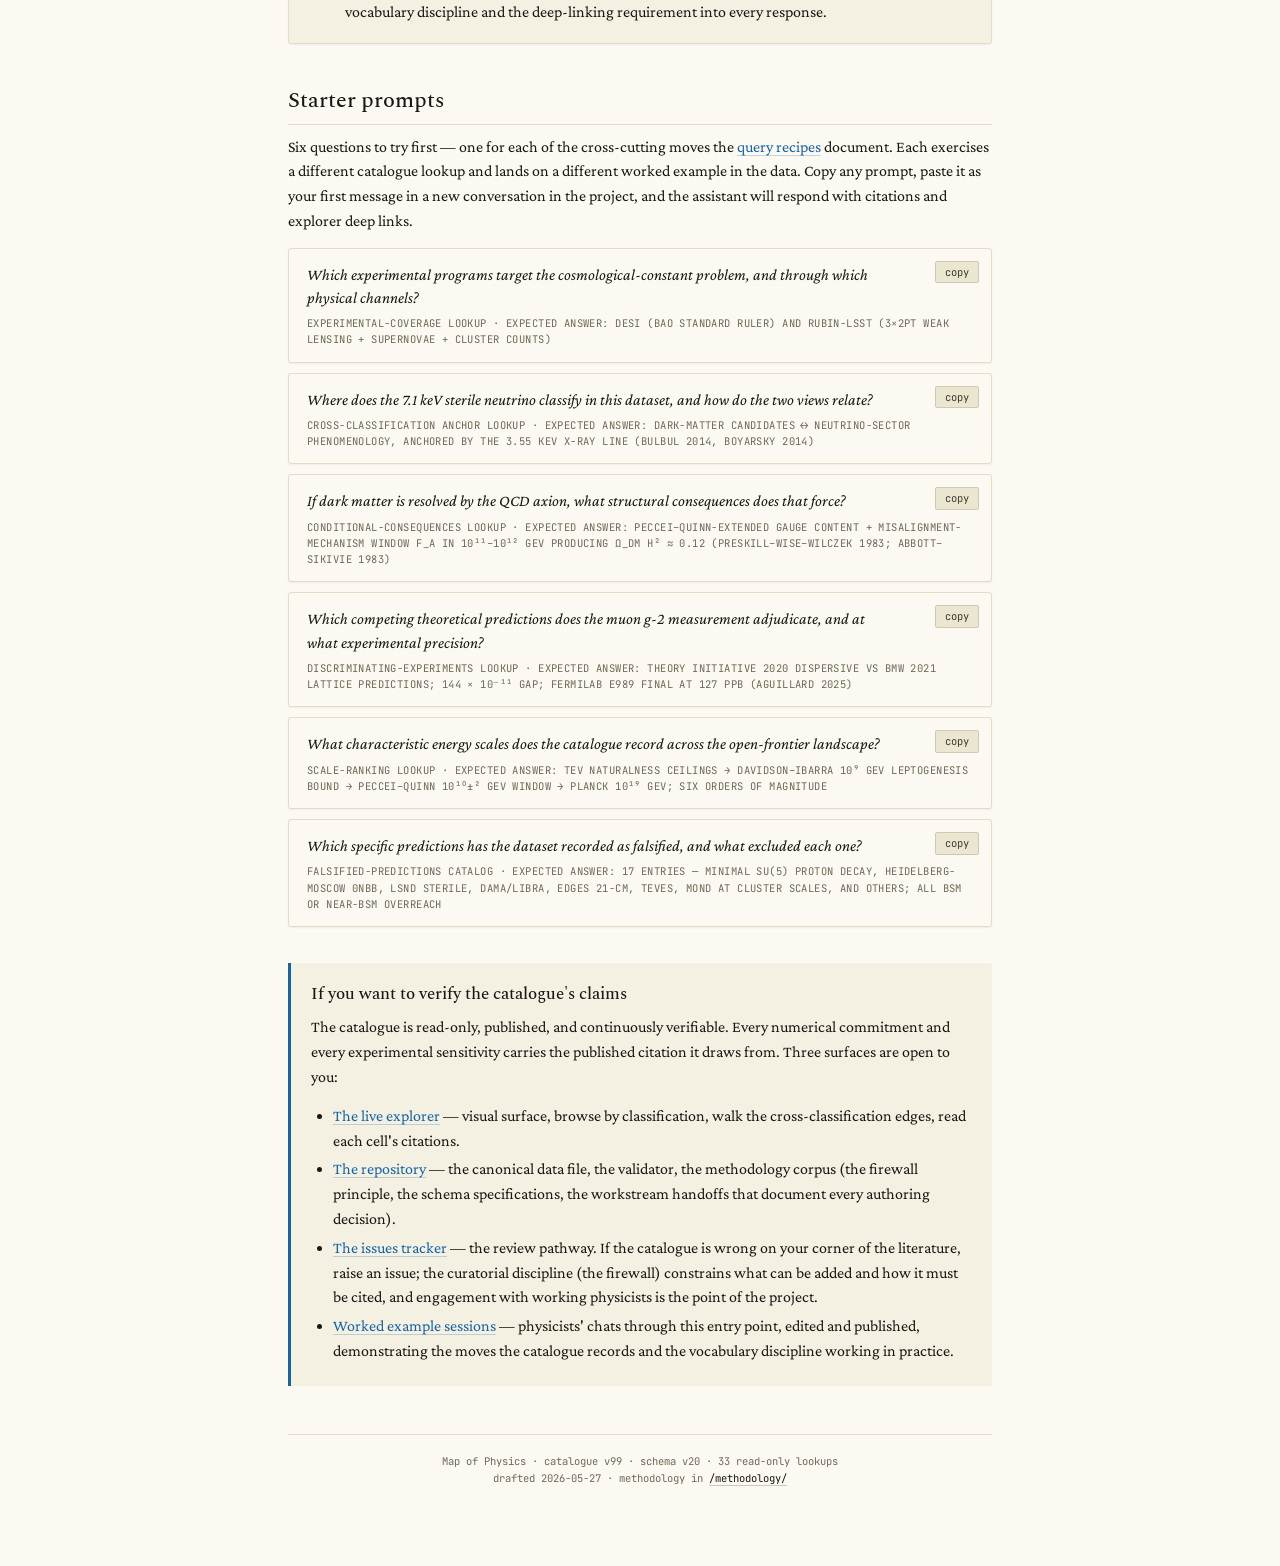
==== commit 95699421: "Add files via upload" ====
--- a/explorer/ask-the-map.html
+++ b/explorer/ask-the-map.html
@@ -3,7 +3,7 @@
 <head>
 <meta charset="UTF-8">
 <meta name="viewport" content="width=device-width, initial-scale=1.0">
-<title>Ask the map — Map of Physics</title>
+<title>Connect to AI — Map of Physics</title>
 <link rel="preconnect" href="https://fonts.googleapis.com">
 <link rel="preconnect" href="https://fonts.gstatic.com" crossorigin>
 <link href="https://fonts.googleapis.com/css2?family=Crimson+Pro:ital,wght@0,300;0,400;0,500;0,600;0,700;1,400&family=JetBrains+Mono:wght@400;500;600;700&family=Spectral:ital,wght@0,300;0,400;0,500;0,600;0,700;1,400&display=swap" rel="stylesheet">
@@ -233,7 +233,7 @@
 
 <header class="masthead">
   <div class="title-block">
-    <h1>Ask the map</h1>
+    <h1>Connect to AI</h1>
     <div class="subtitle">a guided entry point to the Map of Physics catalogue</div>
   </div>
   <div class="header-actions">
@@ -274,7 +274,7 @@
     <h3>Paste the system prompt into the project's custom instructions</h3>
     <p>In your project's settings, find <i>Custom instructions</i> (or <i>Project instructions</i>) and paste the block below. The prompt orients Claude to the catalogue, names the vocabulary discipline the project uses, and instructs Claude to deep-link every entity it surfaces back to the explorer.</p>
     <div class="code-block" data-copy-target="system-prompt">
-      <pre id="system-prompt">You are an assistant to a working physicist using the Map of Physics — a curated catalogue of modern physics organized as formal classifications, with the editorial discipline of a periodic table. The catalogue covers 30 formal classifications across structural mathematics, the Standard Model and beyond, condensed-matter phases, astrophysical objects, and the active experimental landscape, with cells, predictions, cross-classification relations, conditional structural consequences, and the experimental programs targeting each open frontier — every entry anchored to published literature.
+      <pre id="system-prompt">You are an assistant to a working physicist using the Map of Physics — a curated catalogue of modern physics organized as formal classifications, with the editorial discipline of a curated reference. The catalogue covers 30 formal classifications across structural mathematics, the Standard Model and beyond, condensed-matter phases, astrophysical objects, and the active experimental landscape, with cells, predictions, cross-classification relations, conditional structural consequences, and the experimental programs targeting each open frontier — every entry anchored to published literature.
 
 The catalogue's data lives behind a read-only query server attached to this conversation. The server exposes 33 lookups that surface the catalogue's structure: which experimental programs address a given frontier and through which physical channels; where a given physical entity classifies in more than one framework; what structural consequences a conditional resolution of an open question would force; which experimental programs adjudicate between competing theoretical predictions; how characteristic numerical scales distribute across the open landscape; which specific predictions have been recorded as falsified and what excluded them. The companion documents USE_THE_MAP_ESSAY.md and QUERY_RECIPES.md in the repository at https://github.com/causaldynamicsemergent-gif/periodic-table-of-physics work through these moves with citations.
 
